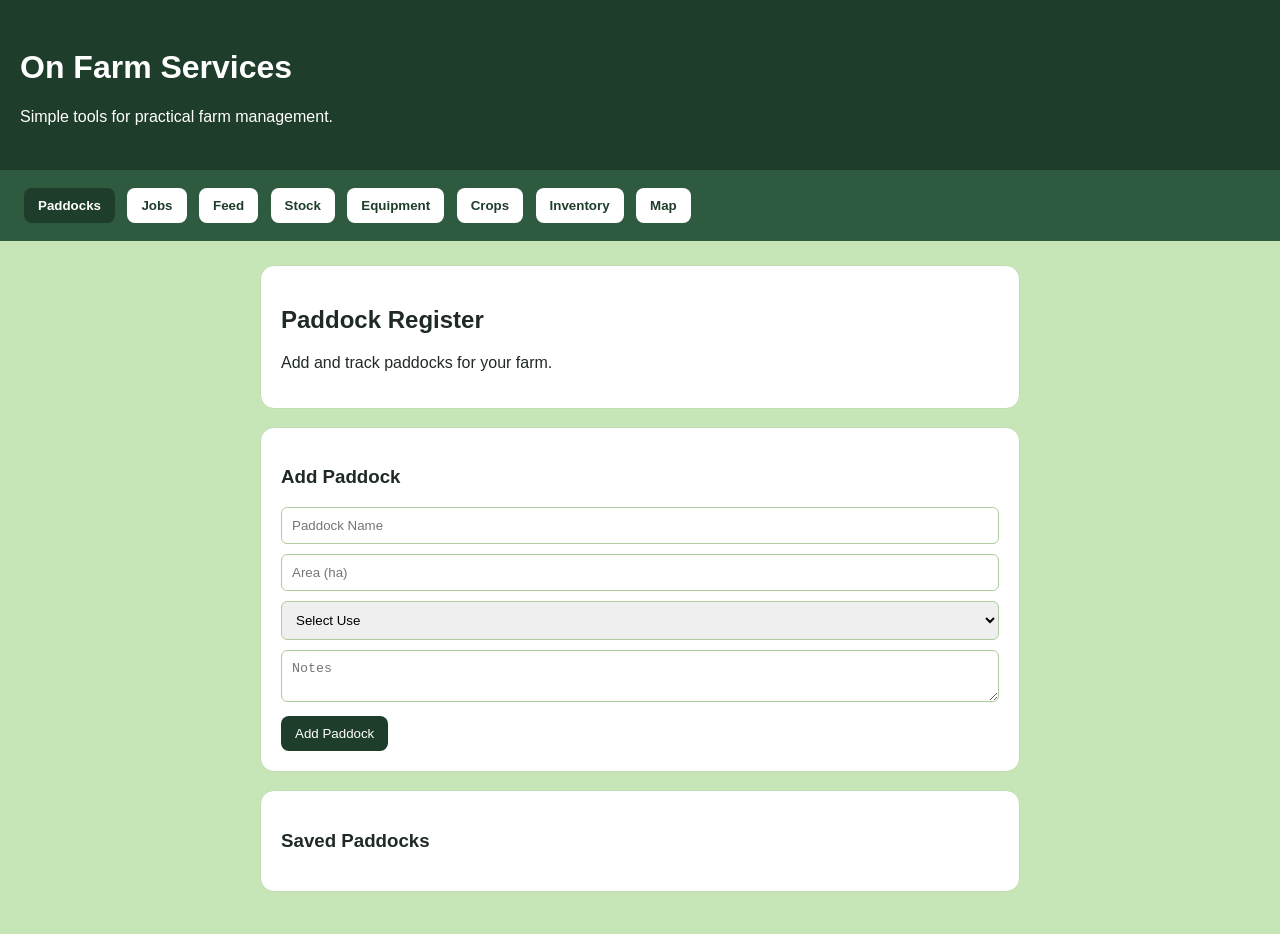
==== index.html @ f296e59e "clean OFS repo + landing page" ====
<!DOCTYPE html>
<html lang="en">
<head>
  <meta charset="UTF-8" />
  <meta name="viewport" content="width=device-width, initial-scale=1.0" />
  <title>On Farm Services</title>
  <link rel="stylesheet" href="styles.css" />
</head>
<body>

  <header class="app-header">
    <div>
      <h1>On Farm Services</h1>
      <p>Simple tools for practical farm management.</p>
    </div>
  </header>

  <nav class="app-nav">
    <button class="nav-button active" onclick="showSection('paddocks')">Paddocks</button>
    <button class="nav-button" onclick="showSection('jobs')">Jobs</button>
    <button class="nav-button" onclick="showSection('feed')">Feed</button>
    <button class="nav-button" onclick="showSection('stock')">Stock</button>
    <button class="nav-button" onclick="showSection('equipment')">Equipment</button>
    <button class="nav-button" onclick="showSection('crops')">Crops</button>
    <button class="nav-button" onclick="showSection('inventory')">Inventory</button>
    <button class="nav-button" onclick="showSection('map')">Map</button>
  </nav>

  <main class="app-main">

    <div id="paddocksSection">
      <section class="hero-card">
        <h2>Paddock Register</h2>
        <p>Add and track paddocks for your farm.</p>
      </section>

      <section class="form-card">
        <h3>Add Paddock</h3>
        <input id="name" placeholder="Paddock Name" />
        <input id="area" placeholder="Area (ha)" />

        <select id="use">
          <option value="">Select Use</option>
          <option value="Grazing">Grazing</option>
          <option value="Cropping">Cropping</option>
          <option value="Hay / Silage">Hay / Silage</option>
          <option value="Holding">Holding</option>
          <option value="Laneway">Laneway</option>
          <option value="Yards">Yards</option>
          <option value="Other">Other</option>
        </select>

        <textarea id="notes" placeholder="Notes"></textarea>
        <button onclick="addPaddock()">Add Paddock</button>
      </section>

      <section class="list-card">
        <h3>Saved Paddocks</h3>
        <div id="paddockList"></div>
      </section>
    </div>

    <div id="jobsSection" style="display:none;">
      <section class="hero-card">
        <h2>Farm Jobs</h2>
        <p>Track work across your paddocks.</p>
      </section>

      <section class="form-card">
        <h3>Add Job</h3>
        <input id="jobDate" type="date" />

        <select id="jobPaddock">
          <option value="">Select Paddock</option>
        </select>

        <select id="jobType" onchange="handleJobTypeChange()">
          <option value="">Select Job Type</option>
          <option value="Spraying">Spraying</option>
          <option value="Feeding">Feeding</option>
          <option value="Moving Stock">Moving Stock</option>
          <option value="Irrigation">Irrigation</option>
          <option value="Fencing">Fencing</option>
          <option value="Maintenance">Maintenance</option>
          <option value="Cultivating">Cultivating</option>
          <option value="Sowing">Sowing</option>
          <option value="Hay Cutting">Hay Cutting</option>
          <option value="Hay Baling">Hay Baling</option>
          <option value="Hay Storing">Hay Storing</option>
          <option value="Other">Other</option>
        </select>

        <select id="feedType" style="display:none;">
          <option value="">Select Feed Type</option>
          <option value="Hay">Hay</option>
          <option value="Silage">Silage</option>
          <option value="Mix">Mix</option>
          <option value="Meal">Meal</option>
          <option value="Grain">Grain</option>
          <option value="Minerals">Minerals</option>
          <option value="Other">Other</option>
        </select>

        <select id="jobStatus">
          <option value="">Select Status</option>
          <option value="Planned">Planned</option>
          <option value="In Progress">In Progress</option>
          <option value="Done">Done</option>
        </select>

        <select id="jobPriority">
          <option value="">Select Priority</option>
          <option value="Low">Low</option>
          <option value="Medium">Medium</option>
          <option value="High">High</option>
        </select>

        <textarea id="jobNotes" placeholder="Job notes"></textarea>
        <button onclick="addJob()">Add Job</button>
      </section>

      <section class="list-card">
        <h3>Saved Jobs</h3>
        <p>No jobs saved yet.</p>
      </section>
    </div>

    <div id="feedSection" style="display:none;">
      <section class="hero-card">
        <h2>Feed Register</h2>
        <p>Record what was fed, where, and when.</p>
      </section>

      <section class="form-card">
        <h3>Add Feed Record</h3>
        <input id="feedDate" type="date" />

        <select id="feedPaddock">
          <option value="">Select Paddock</option>
        </select>

        <select id="feedRecordType">
          <option value="">Select Feed Type</option>
          <option value="Hay">Hay</option>
          <option value="Silage">Silage</option>
          <option value="Mix">Mix</option>
          <option value="Meal">Meal</option>
          <option value="Grain">Grain</option>
          <option value="Minerals">Minerals</option>
          <option value="Other">Other</option>
        </select>

        <input id="feedAmount" placeholder="Amount" />
        <textarea id="feedNotes" placeholder="Feed notes"></textarea>
        <button onclick="addFeedRecord()">Add Feed Record</button>
      </section>

      <section class="list-card">
        <h3>Saved Feed Records</h3>
        <div id="feedList"></div>
      </section>
    </div>

    <div id="stockSection" style="display:none;">
      <section class="hero-card">
        <h2>Stock Movements</h2>
        <p>Record stock units moving between paddocks.</p>
      </section>

      <section class="form-card">
        <h3>Add Stock Movement</h3>
        <input id="stockDate" type="date" />
        <input id="stockUnit" placeholder="Stock Unit e.g. SU1" />
        <input id="stockDescription" placeholder="What it is e.g. 1000 ewes" />

        <select id="stockFromPaddock">
          <option value="">From Paddock</option>
        </select>

        <select id="stockToPaddock">
          <option value="">To Paddock</option>
        </select>

        <input id="stockReason" placeholder="Reason e.g. Fresh break" />
        <textarea id="stockNotes" placeholder="Stock notes"></textarea>
        <button onclick="addStockMovement()">Add Stock Movement</button>
      </section>

      <section class="list-card">
        <h3>Saved Stock Movements</h3>
        <div id="stockList"></div>
      </section>
    </div>

    <div id="equipmentSection" style="display:none;">
      <section class="hero-card">
        <h2>Equipment Register</h2>
        <p>Record key farm gear and current status.</p>
      </section>

      <section class="form-card">
        <h3>Add Equipment</h3>
        <input id="equipmentName" placeholder="Equipment Name e.g. John Deere 6150R" />

        <select id="equipmentType">
          <option value="">Select Type</option>
          <option value="Tractor">Tractor</option>
          <option value="Implement">Implement</option>
          <option value="Vehicle">Vehicle</option>
          <option value="Trailer">Trailer</option>
          <option value="Irrigation">Irrigation</option>
          <option value="Other">Other</option>
        </select>

        <select id="equipmentStatus">
          <option value="">Select Status</option>
          <option value="Available">Available</option>
          <option value="In Use">In Use</option>
          <option value="Needs Repair">Needs Repair</option>
        </select>

        <textarea id="equipmentNotes" placeholder="Equipment notes"></textarea>
        <button onclick="addEquipment()">Add Equipment</button>
      </section>

      <section class="list-card">
        <h3>Saved Equipment</h3>
        <div id="equipmentList"></div>
      </section>
    </div>

    <div id="cropsSection" style="display:none;">
      <section class="hero-card">
        <h2>Crops Register</h2>
        <p>Record crop activity by paddock.</p>
      </section>

      <section class="form-card">
        <h3>Add Crop Record</h3>
        <input id="cropDate" type="date" />

        <select id="cropPaddock">
          <option value="">Select Paddock</option>
        </select>

        <select id="cropActivity">
          <option value="">Select Activity</option>
          <option value="Cultivating">Cultivating</option>
          <option value="Sowing">Sowing</option>
          <option value="Spraying">Spraying</option>
          <option value="Fertilising">Fertilising</option>
          <option value="Inspecting">Inspecting</option>
          <option value="Harvesting">Harvesting</option>
          <option value="Other">Other</option>
        </select>

        <input id="cropName" placeholder="Crop e.g. Kale, Barley, Grass" />

        <select id="cropInventoryItem">
          <option value="">Select Inventory Item (optional)</option>
        </select>

        <input id="cropAmountUsed" placeholder="Amount Used e.g. 200 kg" />

        <select id="cropStatus">
          <option value="">Select Status</option>
          <option value="Planned">Planned</option>
          <option value="In Progress">In Progress</option>
          <option value="Done">Done</option>
        </select>

        <textarea id="cropNotes" placeholder="Crop notes"></textarea>
        <button onclick="addCropRecord()">Add Crop Record</button>
      </section>

      <section class="list-card">
        <h3>Saved Crop Records</h3>
        <div id="cropList"></div>
      </section>
    </div>

    <div id="inventorySection" style="display:none;">
      <section class="hero-card">
        <h2>Inventory</h2>
        <p>Track key supplies and flag low stock.</p>
      </section>

      <section class="form-card">
        <h3>Add Inventory Item</h3>

        <input id="inventoryName" placeholder="Item Name e.g. Urea, Baleage, Ryegrass Seed" />

        <select id="inventoryCategory">
          <option value="">Select Category</option>
          <option value="Feed">Feed</option>
          <option value="Seed">Seed</option>
          <option value="Fertiliser">Fertiliser</option>
          <option value="Chemical">Chemical</option>
          <option value="Animal Health">Animal Health</option>
          <option value="Fuel">Fuel</option>
          <option value="Other">Other</option>
        </select>

        <input id="inventoryAmount" placeholder="Current Stock e.g. 500 kg" />
        <input id="inventoryReorderLevel" placeholder="Reorder Level e.g. 100 kg" />
        <textarea id="inventoryNotes" placeholder="Inventory notes"></textarea>

        <button onclick="addInventoryItem()">Add Inventory Item</button>
      </section>

      <section class="list-card">
        <h3>Saved Inventory</h3>
        <div id="inventoryList"></div>
      </section>
    </div>

    <div id="mapSection" style="display:none;">
      <section class="hero-card">
        <h2>Farm Map</h2>
        <p>Tap a paddock to view its details.</p>
      </section>

      <section class="list-card">
        <h3>Paddocks</h3>
        <div id="mapGrid"></div>
      </section>

      <section class="form-card" id="mapDetail" style="display:none;">
        <h3 id="mapPaddockName"></h3>
        <p id="mapPaddockInfo"></p>
      </section>
    </div>

  </main>

  <script src="app.js"></script>
</body>
</html>
---- styles.css ----
* {
  box-sizing: border-box;
}

body {
  margin: 0;
  font-family: Arial, sans-serif;
  background: #c6e6b8;
  color: #1f2a24;
}

.app-header {
  background: #1f3d2b;
  color: #ffffff;
  padding: 28px 20px;
}

.app-nav {
  padding: 14px 20px;
  background: #2e5b3f;
}

.nav-button {
  border: none;
  background: #ffffff;
  color: #1f3d2b;
  padding: 10px 14px;
  border-radius: 8px;
  font-weight: 700;
  margin: 4px;
}

.nav-button.active {
  background: #1f3d2b;
  color: #ffffff;
}

.app-main {
  max-width: 800px;
  margin: 0 auto;
  padding: 24px 20px;
}

.hero-card,
.form-card,
.list-card {
  background: #ffffff;
  border: 1px solid #c0ddb3;
  border-radius: 14px;
  padding: 20px;
  margin-bottom: 18px;
}

input,
textarea,
select {
  width: 100%;
  padding: 10px;
  margin-bottom: 10px;
  border: 1px solid #aecd9f;
  border-radius: 6px;
}

button {
  background: #1f3d2b;
  color: white;
  border: none;
  padding: 10px 14px;
  border-radius: 8px;
  cursor: pointer;
}

.paddock-item {
  border-top: 1px solid #d9ead2;
  padding: 10px 0;
}

.status-badge {
  display: inline-block;
  padding: 4px 8px;
  border-radius: 999px;
  font-size: 13px;
  font-weight: 700;
  margin: 4px 0;
}

.status-planned {
  background: #e5e7eb;
  color: #374151;
}

.status-in-progress {
  background: #fef3c7;
  color: #92400e;
}

.status-done {
  background: #dcfce7;
  color: #166534;
}

.low-stock-warning {
  color: #b91c1c;
  font-weight: 700;
}

#mapGrid {
  display: grid;
  grid-template-columns: repeat(auto-fit, minmax(130px, 1fr));
  gap: 10px;
}

.map-paddock-button {
  min-height: 70px;
  font-weight: 700;
}
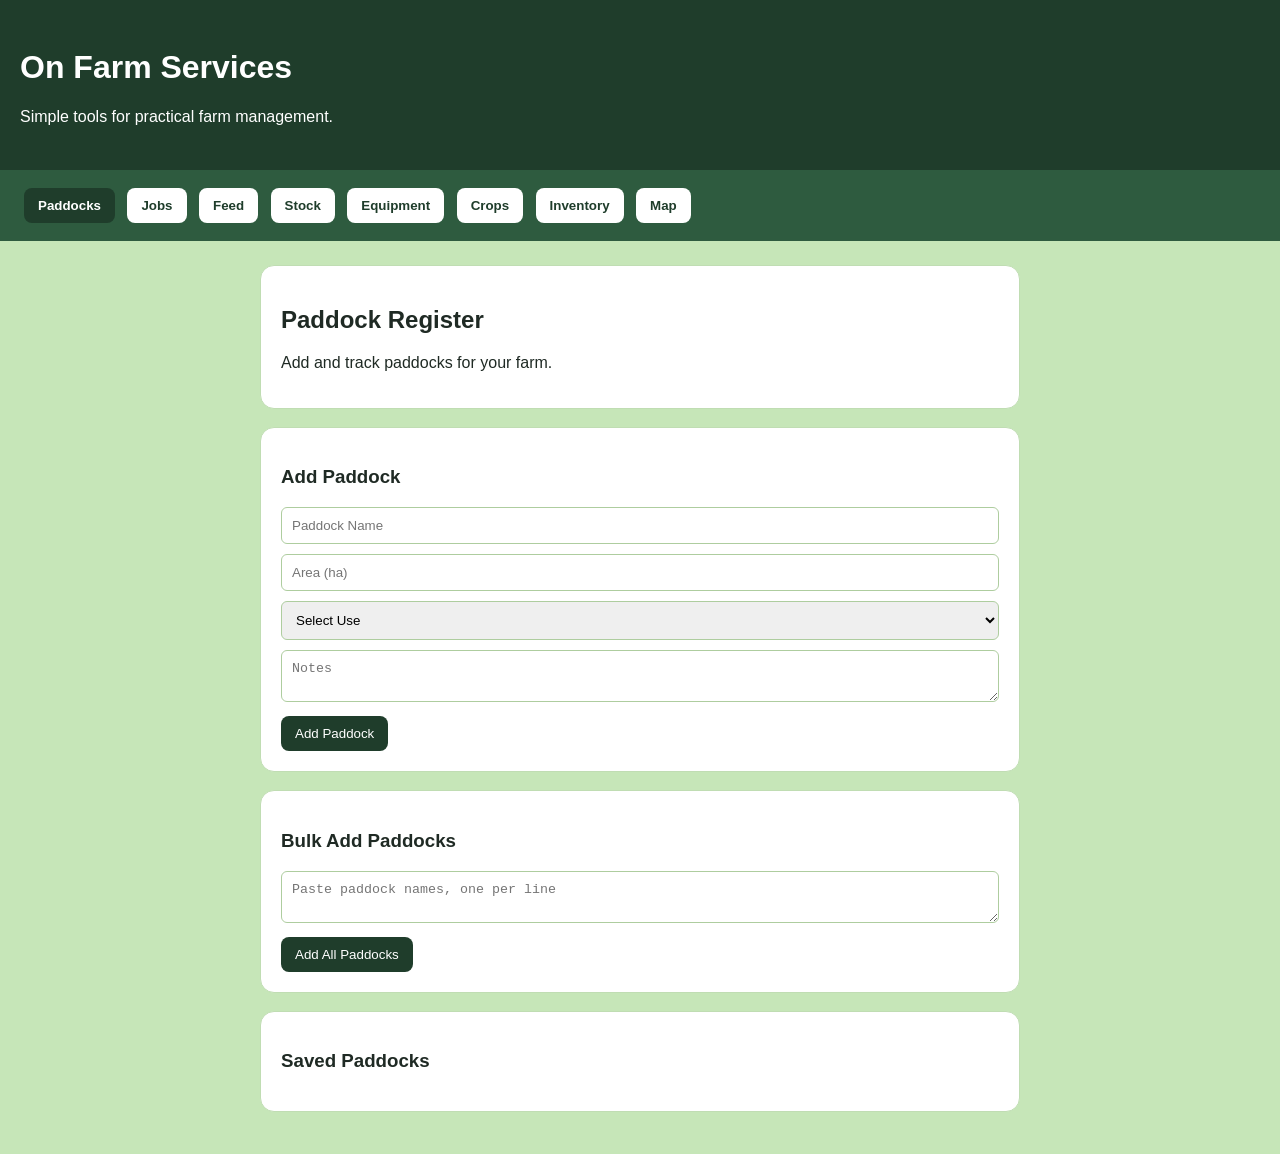
==== commit eec5f35e: "bulk paddock add + map page baseline" ====
--- a/index.html
+++ b/index.html
@@ -52,6 +52,12 @@
 
         <textarea id="notes" placeholder="Notes"></textarea>
         <button onclick="addPaddock()">Add Paddock</button>
+      </section>
+
+      <section class="form-card">
+        <h3>Bulk Add Paddocks</h3>
+        <textarea id="bulkPaddocks" placeholder="Paste paddock names, one per line"></textarea>
+        <button onclick="bulkAddPaddocks()">Add All Paddocks</button>
       </section>
 
       <section class="list-card">
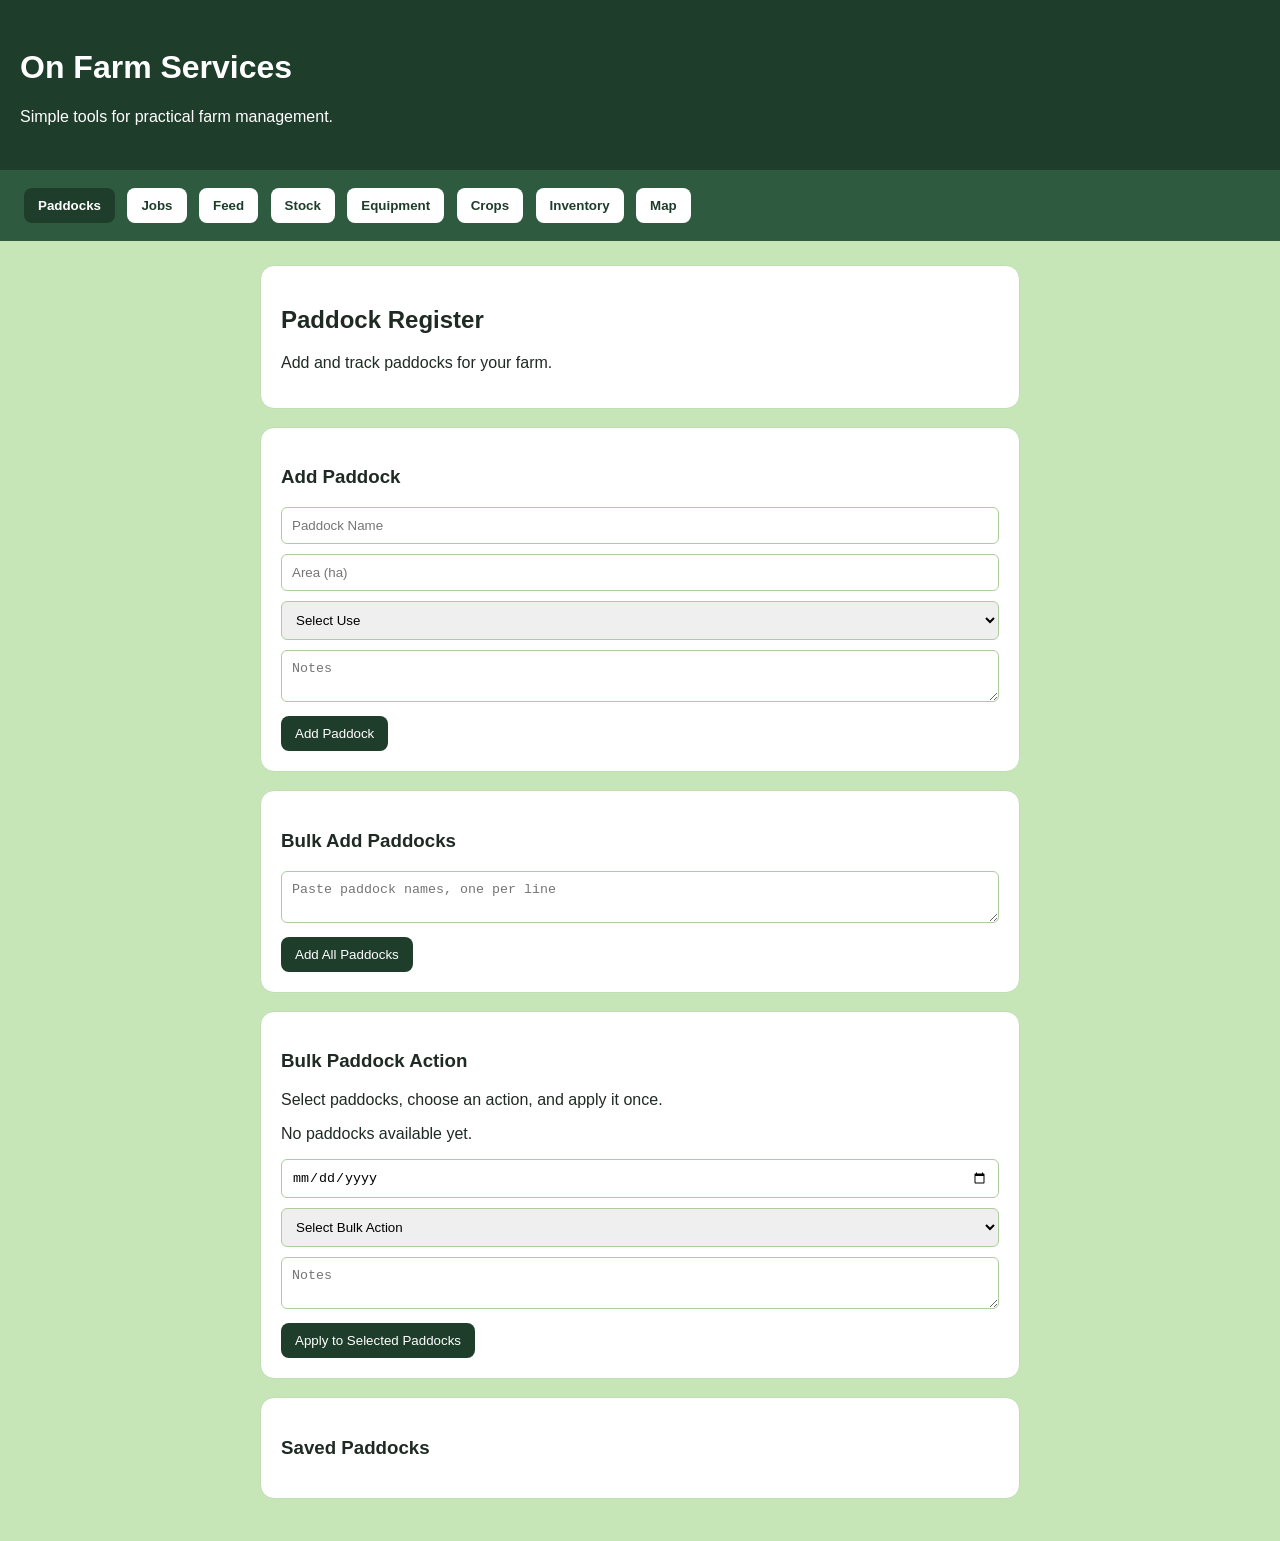
==== commit 37050e0f: "add bulk paddock actions and test farm map image" ====
--- a/index.html
+++ b/index.html
@@ -60,30 +60,26 @@
         <button onclick="bulkAddPaddocks()">Add All Paddocks</button>
       </section>
 
-      <section class="list-card">
-        <h3>Saved Paddocks</h3>
-        <div id="paddockList"></div>
-      </section>
-    </div>
-
-    <div id="jobsSection" style="display:none;">
-      <section class="hero-card">
-        <h2>Farm Jobs</h2>
-        <p>Track work across your paddocks.</p>
-      </section>
-
-      <section class="form-card">
-        <h3>Add Job</h3>
-        <input id="jobDate" type="date" />
-
-        <select id="jobPaddock">
-          <option value="">Select Paddock</option>
-        </select>
-
-        <select id="jobType" onchange="handleJobTypeChange()">
+      <section class="form-card">
+        <h3>Bulk Paddock Action</h3>
+        <p>Select paddocks, choose an action, and apply it once.</p>
+
+        <div id="bulkActionPaddockList"></div>
+
+        <input id="bulkActionDate" type="date" />
+
+        <select id="bulkActionType" onchange="handleBulkActionTypeChange()">
+          <option value="">Select Bulk Action</option>
+          <option value="Job">Add Job</option>
+          <option value="Feed">Add Feed Record</option>
+          <option value="Break Feeding">Add Break Feeding</option>
+        </select>
+
+        <select id="bulkJobType">
           <option value="">Select Job Type</option>
           <option value="Spraying">Spraying</option>
           <option value="Feeding">Feeding</option>
+          <option value="Break Feeding">Break Feeding</option>
           <option value="Moving Stock">Moving Stock</option>
           <option value="Irrigation">Irrigation</option>
           <option value="Fencing">Fencing</option>
@@ -96,8 +92,9 @@
           <option value="Other">Other</option>
         </select>
 
-        <select id="feedType" style="display:none;">
+        <select id="bulkFeedType">
           <option value="">Select Feed Type</option>
+          <option value="Grazing">Grazing</option>
           <option value="Hay">Hay</option>
           <option value="Silage">Silage</option>
           <option value="Mix">Mix</option>
@@ -107,52 +104,127 @@
           <option value="Other">Other</option>
         </select>
 
-        <select id="jobStatus">
+        <input id="bulkFeedAmount" placeholder="Feed amount e.g. 12 bales" />
+        <input id="bulkStockUnit" placeholder="Stock unit e.g. SU1 / 1000 ewes" />
+
+        <select id="bulkJobStatus">
           <option value="">Select Status</option>
           <option value="Planned">Planned</option>
           <option value="In Progress">In Progress</option>
           <option value="Done">Done</option>
         </select>
 
-        <select id="jobPriority">
+        <select id="bulkJobPriority">
           <option value="">Select Priority</option>
           <option value="Low">Low</option>
           <option value="Medium">Medium</option>
           <option value="High">High</option>
         </select>
 
-        <textarea id="jobNotes" placeholder="Job notes"></textarea>
-        <button onclick="addJob()">Add Job</button>
-      </section>
-
-      <section class="list-card">
-        <h3>Saved Jobs</h3>
-        <p>No jobs saved yet.</p>
-      </section>
-    </div>
-
-    <div id="feedSection" style="display:none;">
-      <section class="hero-card">
-        <h2>Feed Register</h2>
-        <p>Record what was fed, where, and when.</p>
-      </section>
-
-      <section class="form-card">
-        <h3>Add Feed Record</h3>
-        <input id="feedDate" type="date" />
-
-        <select id="feedPaddock">
+        <textarea id="bulkActionNotes" placeholder="Notes"></textarea>
+        <button onclick="applyBulkPaddockAction()">Apply to Selected Paddocks</button>
+      </section>
+
+      <section class="list-card">
+        <h3>Saved Paddocks</h3>
+        <div id="paddockList"></div>
+      </section>
+    </div>
+
+    <div id="jobsSection" style="display:none;">
+      <section class="hero-card">
+        <h2>Farm Jobs</h2>
+        <p>Track work across your paddocks.</p>
+      </section>
+
+      <section class="form-card">
+        <h3>Add Job</h3>
+        <input id="jobDate" type="date" />
+
+        <select id="jobPaddock">
           <option value="">Select Paddock</option>
         </select>
 
-        <select id="feedRecordType">
+        <select id="jobType" onchange="handleJobTypeChange()">
+          <option value="">Select Job Type</option>
+          <option value="Spraying">Spraying</option>
+          <option value="Feeding">Feeding</option>
+          <option value="Break Feeding">Break Feeding</option>
+          <option value="Moving Stock">Moving Stock</option>
+          <option value="Irrigation">Irrigation</option>
+          <option value="Fencing">Fencing</option>
+          <option value="Maintenance">Maintenance</option>
+          <option value="Cultivating">Cultivating</option>
+          <option value="Sowing">Sowing</option>
+          <option value="Hay Cutting">Hay Cutting</option>
+          <option value="Hay Baling">Hay Baling</option>
+          <option value="Hay Storing">Hay Storing</option>
+          <option value="Other">Other</option>
+        </select>
+
+        <select id="feedType" style="display:none;">
           <option value="">Select Feed Type</option>
+          <option value="Grazing">Grazing</option>
           <option value="Hay">Hay</option>
           <option value="Silage">Silage</option>
           <option value="Mix">Mix</option>
           <option value="Meal">Meal</option>
           <option value="Grain">Grain</option>
           <option value="Minerals">Minerals</option>
+          <option value="Other">Other</option>
+        </select>
+
+        <input id="jobFeedAmount" placeholder="Feed amount e.g. 12 bales" style="display:none;" />
+        <input id="jobStockUnit" placeholder="Stock unit e.g. SU1 / 1000 ewes" style="display:none;" />
+
+        <select id="jobStatus">
+          <option value="">Select Status</option>
+          <option value="Planned">Planned</option>
+          <option value="In Progress">In Progress</option>
+          <option value="Done">Done</option>
+        </select>
+
+        <select id="jobPriority">
+          <option value="">Select Priority</option>
+          <option value="Low">Low</option>
+          <option value="Medium">Medium</option>
+          <option value="High">High</option>
+        </select>
+
+        <textarea id="jobNotes" placeholder="Job notes"></textarea>
+        <button onclick="addJob()">Add Job</button>
+      </section>
+
+      <section class="list-card">
+        <h3>Saved Jobs</h3>
+        <p>No jobs saved yet.</p>
+      </section>
+    </div>
+
+    <div id="feedSection" style="display:none;">
+      <section class="hero-card">
+        <h2>Feed Register</h2>
+        <p>Record what was fed, where, and when.</p>
+      </section>
+
+      <section class="form-card">
+        <h3>Add Feed Record</h3>
+        <input id="feedDate" type="date" />
+
+        <select id="feedPaddock">
+          <option value="">Select Paddock</option>
+        </select>
+
+        <select id="feedRecordType">
+          <option value="">Select Feed Type</option>
+          <option value="Grazing">Grazing</option>
+          <option value="Hay">Hay</option>
+          <option value="Silage">Silage</option>
+          <option value="Mix">Mix</option>
+          <option value="Meal">Meal</option>
+          <option value="Grain">Grain</option>
+          <option value="Minerals">Minerals</option>
+          <option value="Break Feeding">Break Feeding</option>
           <option value="Other">Other</option>
         </select>
 
